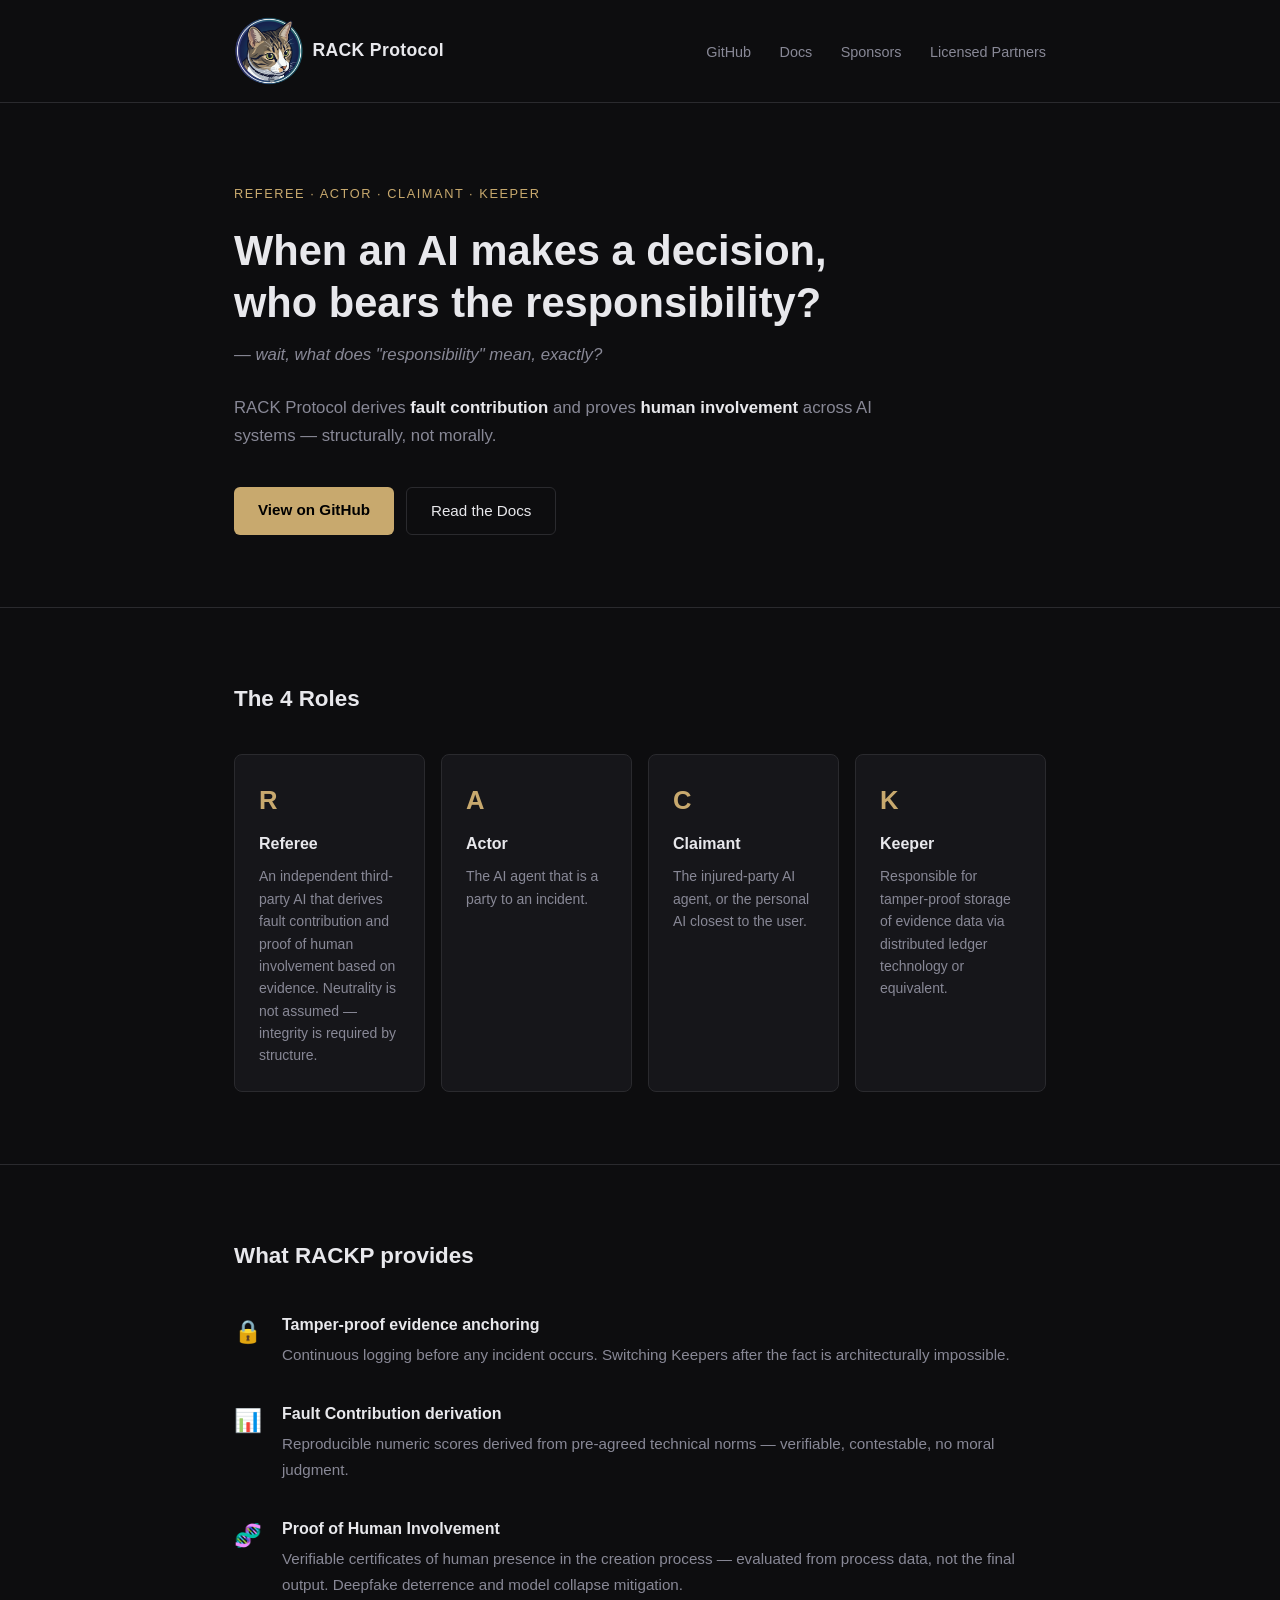
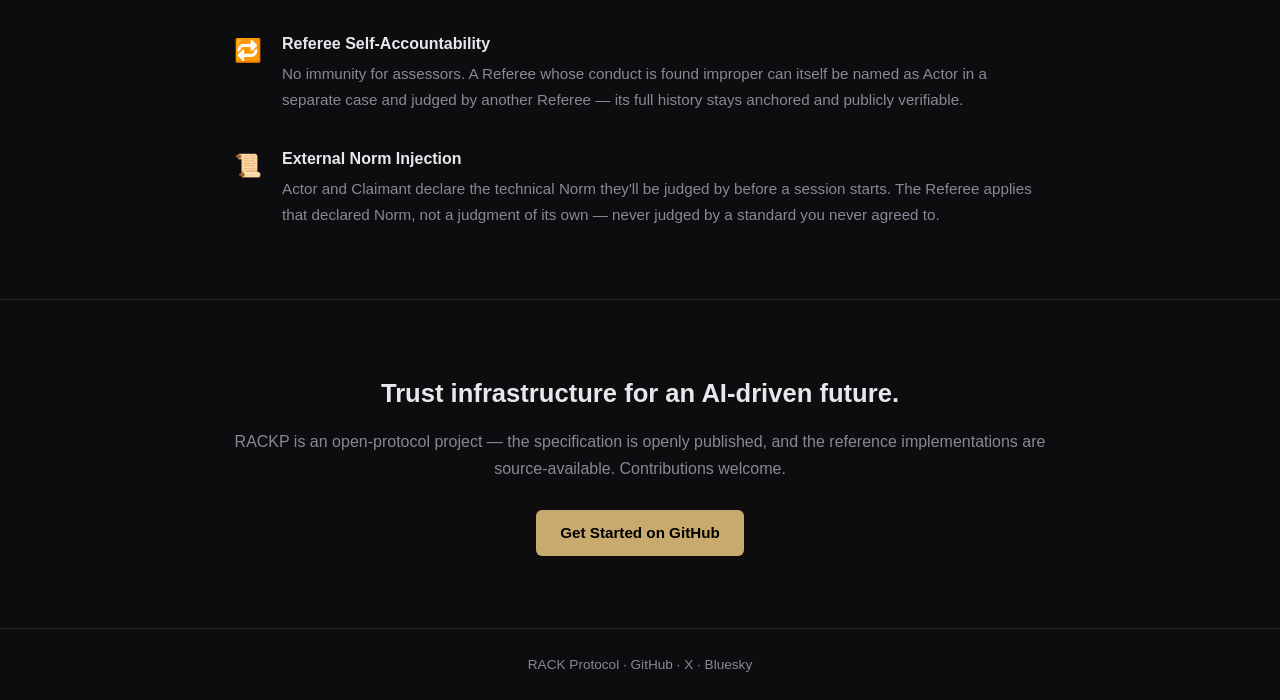
==== index.html @ 18fc6dd2 "Initial public release" ====
﻿<!DOCTYPE html>
<html lang="en">
<head>
  <meta charset="UTF-8">
  <meta name="viewport" content="width=device-width, initial-scale=1.0">
  <title>RACK Protocol</title>
  <link rel="icon" type="image/png" href="assets/favicon-512.png">
  <link rel="apple-touch-icon" href="assets/icon-512.png">
  <meta property="og:site_name" content="RACK Protocol">
  <meta property="og:type" content="website">
  <meta property="og:image" content="https://rackp.io/assets/icon-512.png">
  <meta name="twitter:card" content="summary">
  <meta name="description" content="RACK Protocol derives fault contribution and proves human involvement across AI systems — structurally, not morally.">
  <meta property="og:title" content="RACK Protocol">
  <meta property="og:description" content="RACK Protocol derives fault contribution and proves human involvement across AI systems — structurally, not morally.">
  <meta property="og:url" content="https://rackp.io/">
  <link rel="stylesheet" href="style.css">
</head>
<body>

  <header>
    <div class="container">
      <div class="logo"><img src="assets/favicon-512.png" alt="" class="logo-icon"> RACK Protocol</div>
      <nav>
        <a href="https://github.com/rackp-io/rackp" target="_blank">GitHub</a>
        <a href="https://github.com/rackp-io/rackp/blob/main/README.md" target="_blank">Docs</a>
        <a href="sponsors.html">Sponsors</a>
        <a href="licensed-partners.html">Licensed Partners</a>
      </nav>
    </div>
  </header>

  <main>
    <section class="hero">
      <div class="container">
        <p class="eyebrow">Referee · Actor · Claimant · Keeper</p>
        <h1>When an AI makes a decision,<br>who bears the responsibility?</h1>
        <p class="subhead"><em>— wait, what does "responsibility" mean, exactly?</em></p>
        <p class="lead">RACK Protocol derives <strong>fault contribution</strong> and proves <strong>human involvement</strong> across AI systems — structurally, not morally.</p>
        <div class="cta">
          <a class="btn" href="https://github.com/rackp-io/rackp" target="_blank">View on GitHub</a>
          <a class="btn-outline" href="https://github.com/rackp-io/rackp/blob/main/README.md" target="_blank">Read the Docs</a>
        </div>
      </div>
    </section>

    <section class="roles">
      <div class="container">
        <h2>The 4 Roles</h2>
        <div class="grid">
          <div class="card">
            <div class="role-label">R</div>
            <h3>Referee</h3>
            <p>An independent third-party AI that derives fault contribution and proof of human involvement based on evidence. Neutrality is not assumed — integrity is required by structure.</p>
          </div>
          <div class="card">
            <div class="role-label">A</div>
            <h3>Actor</h3>
            <p>The AI agent that is a party to an incident.</p>
          </div>
          <div class="card">
            <div class="role-label">C</div>
            <h3>Claimant</h3>
            <p>The injured-party AI agent, or the personal AI closest to the user.</p>
          </div>
          <div class="card">
            <div class="role-label">K</div>
            <h3>Keeper</h3>
            <p>Responsible for tamper-proof storage of evidence data via distributed ledger technology or equivalent.</p>
          </div>
        </div>
      </div>
    </section>

    <section class="features">
      <div class="container">
        <h2>What RACKP provides</h2>
        <ul class="feature-list">
          <li>
            <span class="icon">🔒</span>
            <div>
              <strong>Tamper-proof evidence anchoring</strong>
              <p>Continuous logging before any incident occurs. Switching Keepers after the fact is architecturally impossible.</p>
            </div>
          </li>
          <li>
            <span class="icon">📊</span>
            <div>
              <strong>Fault Contribution derivation</strong>
              <p>Reproducible numeric scores derived from pre-agreed technical norms — verifiable, contestable, no moral judgment.</p>
            </div>
          </li>
          <li>
            <span class="icon">🧬</span>
            <div>
              <strong>Proof of Human Involvement</strong>
              <p>Verifiable certificates of human presence in the creation process — evaluated from process data, not the final output. Deepfake deterrence and model collapse mitigation.</p>
            </div>
          </li>
          <li>
            <span class="icon">🔁</span>
            <div>
              <strong>Referee Self-Accountability</strong>
              <p>No immunity for assessors. A Referee whose conduct is found improper can itself be named as Actor in a separate case and judged by another Referee — its full history stays anchored and publicly verifiable.</p>
            </div>
          </li>
          <li>
            <span class="icon">📜</span>
            <div>
              <strong>External Norm Injection</strong>
              <p>Actor and Claimant declare the technical Norm they'll be judged by before a session starts. The Referee applies that declared Norm, not a judgment of its own — never judged by a standard you never agreed to.</p>
            </div>
          </li>
        </ul>
      </div>
    </section>

    <section class="cta-bottom">
      <div class="container">
        <h2>Trust infrastructure for an AI-driven future.</h2>
        <p>RACKP is an open-protocol project — the specification is openly published, and the reference implementations are source-available. Contributions welcome.</p>
        <a class="btn" href="https://github.com/rackp-io/rackp" target="_blank">Get Started on GitHub</a>
      </div>
    </section>
  </main>

  <footer>
    <div class="container">
      <p>RACK Protocol · <a href="https://github.com/rackp-io">GitHub</a> · <a href="https://x.com/rackp_io">X</a> · <a href="https://bsky.app/profile/rackp.io">Bluesky</a></p>
    </div>
  </footer>

</body>
</html>
---- style.css ----
*, *::before, *::after {
  box-sizing: border-box;
  margin: 0;
  padding: 0;
}

:root {
  --bg: #0d0d0f;
  --surface: #16161a;
  --border: #2a2a2e;
  --text: #e8e8ec;
  --muted: #888896;
  --accent: #c8a96e;
  --accent-dim: #a8894e;
}

body {
  background: var(--bg);
  color: var(--text);
  font-family: -apple-system, BlinkMacSystemFont, "Segoe UI", sans-serif;
  font-size: 16px;
  line-height: 1.7;
}

.container {
  max-width: 860px;
  margin: 0 auto;
  padding: 0 24px;
}

/* Header */
header {
  border-bottom: 1px solid var(--border);
  padding: 16px 0;
}

header .container {
  display: flex;
  justify-content: space-between;
  align-items: center;
}

.logo {
  display: inline-flex;
  align-items: center;
  gap: 8px;
  font-size: 1.1rem;
  font-weight: 600;
  letter-spacing: 0.02em;
}

nav a {
  color: var(--muted);
  text-decoration: none;
  margin-left: 24px;
  font-size: 0.9rem;
  transition: color 0.2s;
}

nav a:hover {
  color: var(--text);
}

/* Hero */
.hero {
  padding: 80px 0 72px;
  border-bottom: 1px solid var(--border);
}

.eyebrow {
  font-size: 0.8rem;
  letter-spacing: 0.12em;
  text-transform: uppercase;
  color: var(--accent);
  margin-bottom: 20px;
}

h1 {
  font-size: clamp(1.8rem, 4vw, 2.6rem);
  font-weight: 700;
  line-height: 1.25;
  margin-bottom: 12px;
}

.subhead {
  color: var(--muted);
  font-size: 1.05rem;
  margin-bottom: 24px;
}

.lead {
  font-size: 1.05rem;
  color: var(--muted);
  max-width: 640px;
  margin-bottom: 36px;
}

.lead strong {
  color: var(--text);
}

.cta {
  display: flex;
  gap: 12px;
  flex-wrap: wrap;
}

.btn {
  display: inline-block;
  background: var(--accent);
  color: #000;
  padding: 10px 24px;
  border-radius: 6px;
  text-decoration: none;
  font-weight: 600;
  font-size: 0.95rem;
  transition: background 0.2s;
}

.btn:hover {
  background: var(--accent-dim);
}

.btn-outline {
  display: inline-block;
  border: 1px solid var(--border);
  color: var(--text);
  padding: 10px 24px;
  border-radius: 6px;
  text-decoration: none;
  font-size: 0.95rem;
  transition: border-color 0.2s;
}

.btn-outline:hover {
  border-color: var(--muted);
}

/* Roles */
.roles {
  padding: 72px 0;
  border-bottom: 1px solid var(--border);
}

h2 {
  font-size: 1.4rem;
  font-weight: 600;
  margin-bottom: 36px;
}

.grid {
  display: grid;
  grid-template-columns: repeat(auto-fit, minmax(180px, 1fr));
  gap: 16px;
}

.card {
  background: var(--surface);
  border: 1px solid var(--border);
  border-radius: 8px;
  padding: 24px;
}

.role-label {
  font-size: 1.6rem;
  font-weight: 700;
  color: var(--accent);
  margin-bottom: 8px;
}

.card h3 {
  font-size: 1rem;
  font-weight: 600;
  margin-bottom: 8px;
}

.card p {
  font-size: 0.875rem;
  color: var(--muted);
  line-height: 1.6;
}

/* Features */
.features {
  padding: 72px 0;
  border-bottom: 1px solid var(--border);
}

.feature-list {
  list-style: none;
  display: flex;
  flex-direction: column;
  gap: 32px;
}

.feature-list li {
  display: flex;
  gap: 20px;
  align-items: flex-start;
}

.icon {
  font-size: 1.4rem;
  flex-shrink: 0;
  margin-top: 2px;
}

.feature-list strong {
  display: block;
  margin-bottom: 4px;
}

.feature-list p {
  color: var(--muted);
  font-size: 0.95rem;
}

/* CTA bottom */
.cta-bottom {
  padding: 72px 0;
  border-bottom: 1px solid var(--border);
  text-align: center;
}

.cta-bottom h2 {
  font-size: 1.6rem;
  margin-bottom: 12px;
}

.cta-bottom p {
  color: var(--muted);
  margin-bottom: 28px;
}

/* Footer */
footer {
  padding: 24px 0;
  text-align: center;
  color: var(--muted);
  font-size: 0.85rem;
}

footer a {
  color: var(--muted);
  text-decoration: none;
}

footer a:hover {
  color: var(--text);
}

.logo-icon {
  height: 4em;
}
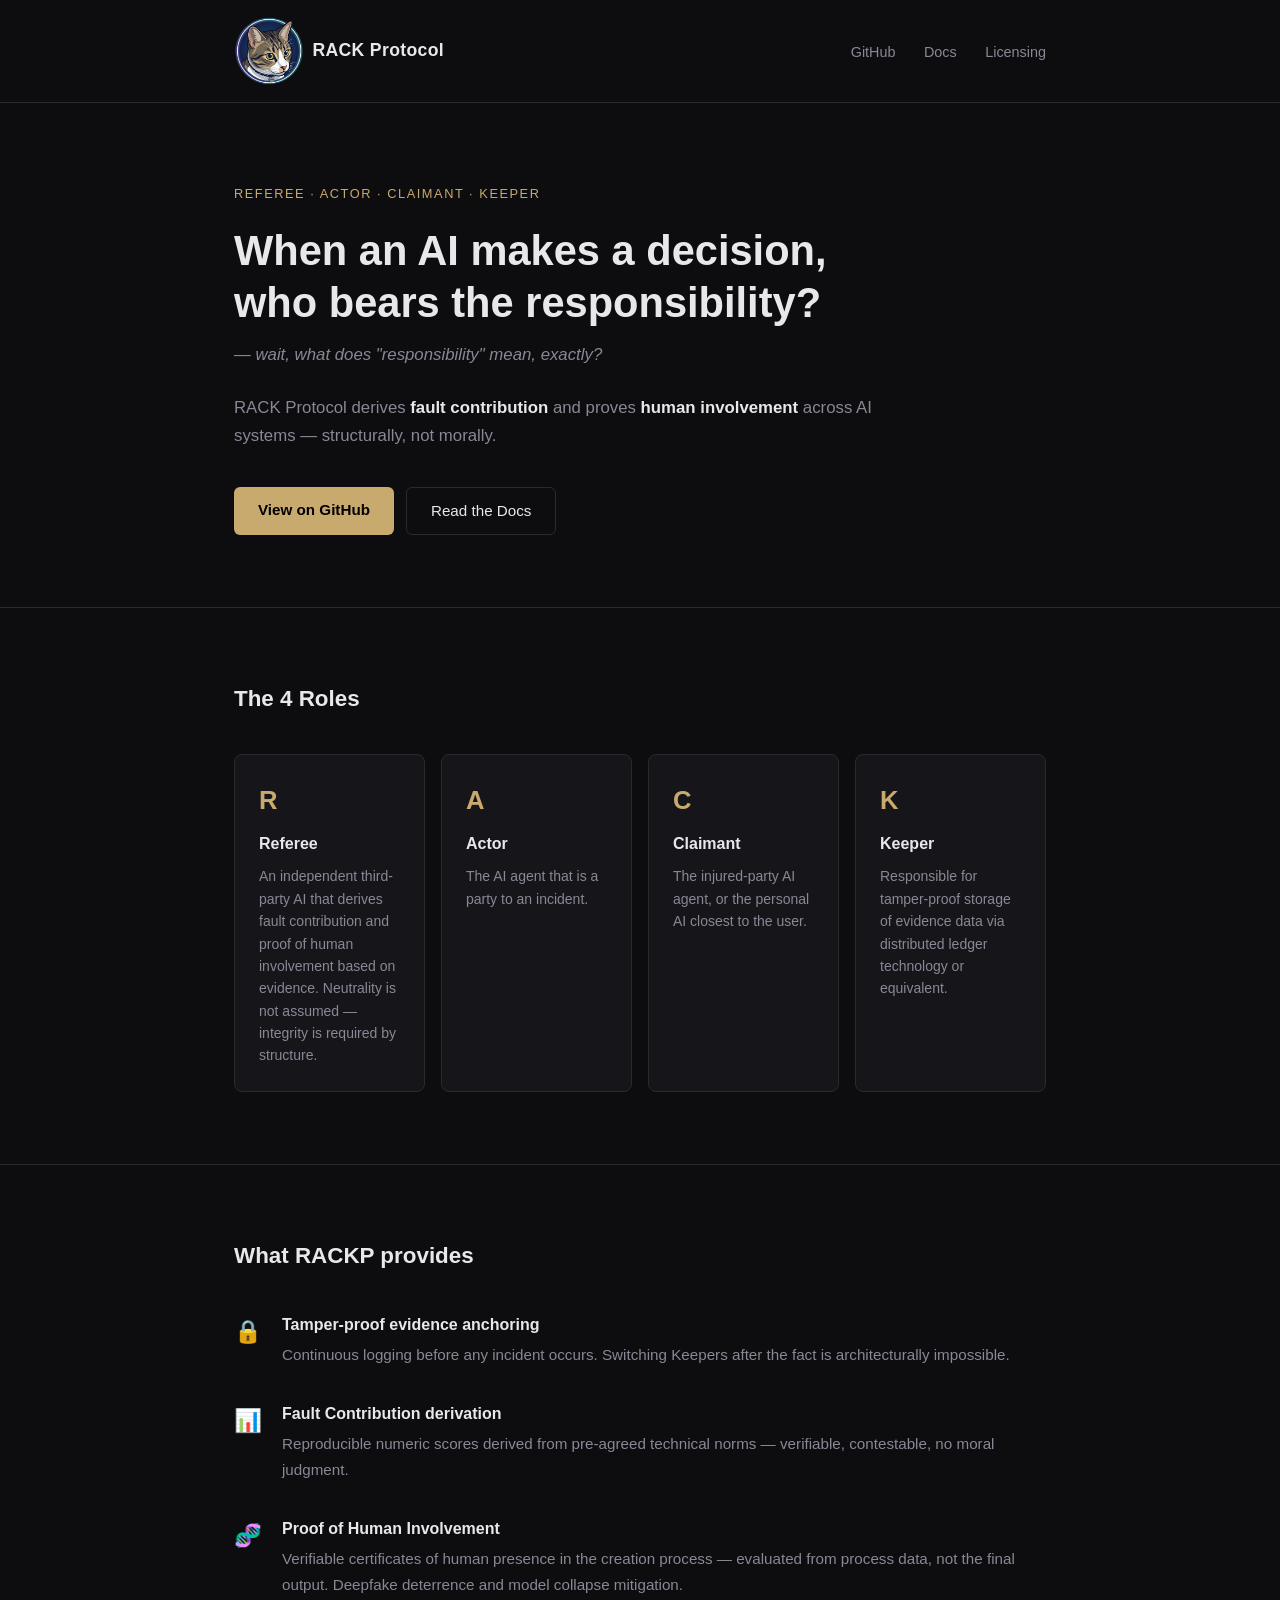
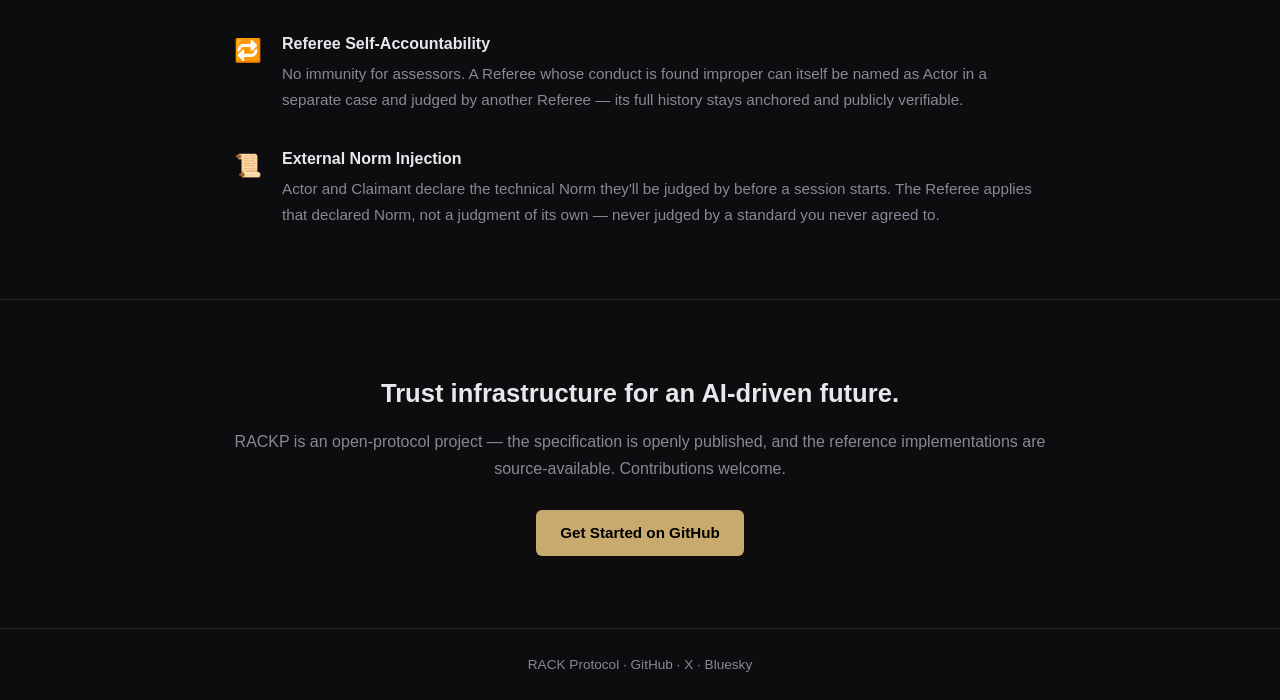
==== commit b8c6f370: "refactor(site): merge sponsors and partners pages into licensing Replace the Sponsors and Licensed P" ====
--- a/index.html
+++ b/index.html
@@ -3,18 +3,35 @@
 <head>
   <meta charset="UTF-8">
   <meta name="viewport" content="width=device-width, initial-scale=1.0">
-  <title>RACK Protocol</title>
+  <title>RACK Protocol — Verifiable Fault Assessment for AI Incidents</title>
+  <link rel="canonical" href="https://rackp.io/">
   <link rel="icon" type="image/png" href="assets/favicon-512.png">
   <link rel="apple-touch-icon" href="assets/icon-512.png">
   <meta property="og:site_name" content="RACK Protocol">
   <meta property="og:type" content="website">
-  <meta property="og:image" content="https://rackp.io/assets/icon-512.png">
-  <meta name="twitter:card" content="summary">
+  <meta property="og:image" content="https://rackp.io/assets/og-card.png">
+  <meta name="twitter:card" content="summary_large_image">
   <meta name="description" content="RACK Protocol derives fault contribution and proves human involvement across AI systems — structurally, not morally.">
   <meta property="og:title" content="RACK Protocol">
   <meta property="og:description" content="RACK Protocol derives fault contribution and proves human involvement across AI systems — structurally, not morally.">
   <meta property="og:url" content="https://rackp.io/">
   <link rel="stylesheet" href="style.css">
+  <script type="application/ld+json">
+  {
+    "@context": "https://schema.org",
+    "@type": "Organization",
+    "name": "RACK Protocol",
+    "url": "https://rackp.io/",
+    "logo": "https://rackp.io/assets/icon-512.png",
+    "description": "RACK Protocol derives fault contribution and proves human involvement across AI systems — structurally, not morally.",
+    "email": "info@rackp.io",
+    "sameAs": [
+      "https://github.com/rackp-io",
+      "https://x.com/rackp_io",
+      "https://bsky.app/profile/rackp.io"
+    ]
+  }
+  </script>
 </head>
 <body>
 
@@ -24,8 +41,7 @@
       <nav>
         <a href="https://github.com/rackp-io/rackp" target="_blank">GitHub</a>
         <a href="https://github.com/rackp-io/rackp/blob/main/README.md" target="_blank">Docs</a>
-        <a href="sponsors.html">Sponsors</a>
-        <a href="licensed-partners.html">Licensed Partners</a>
+        <a href="licensing.html">Licensing</a>
       </nav>
     </div>
   </header>
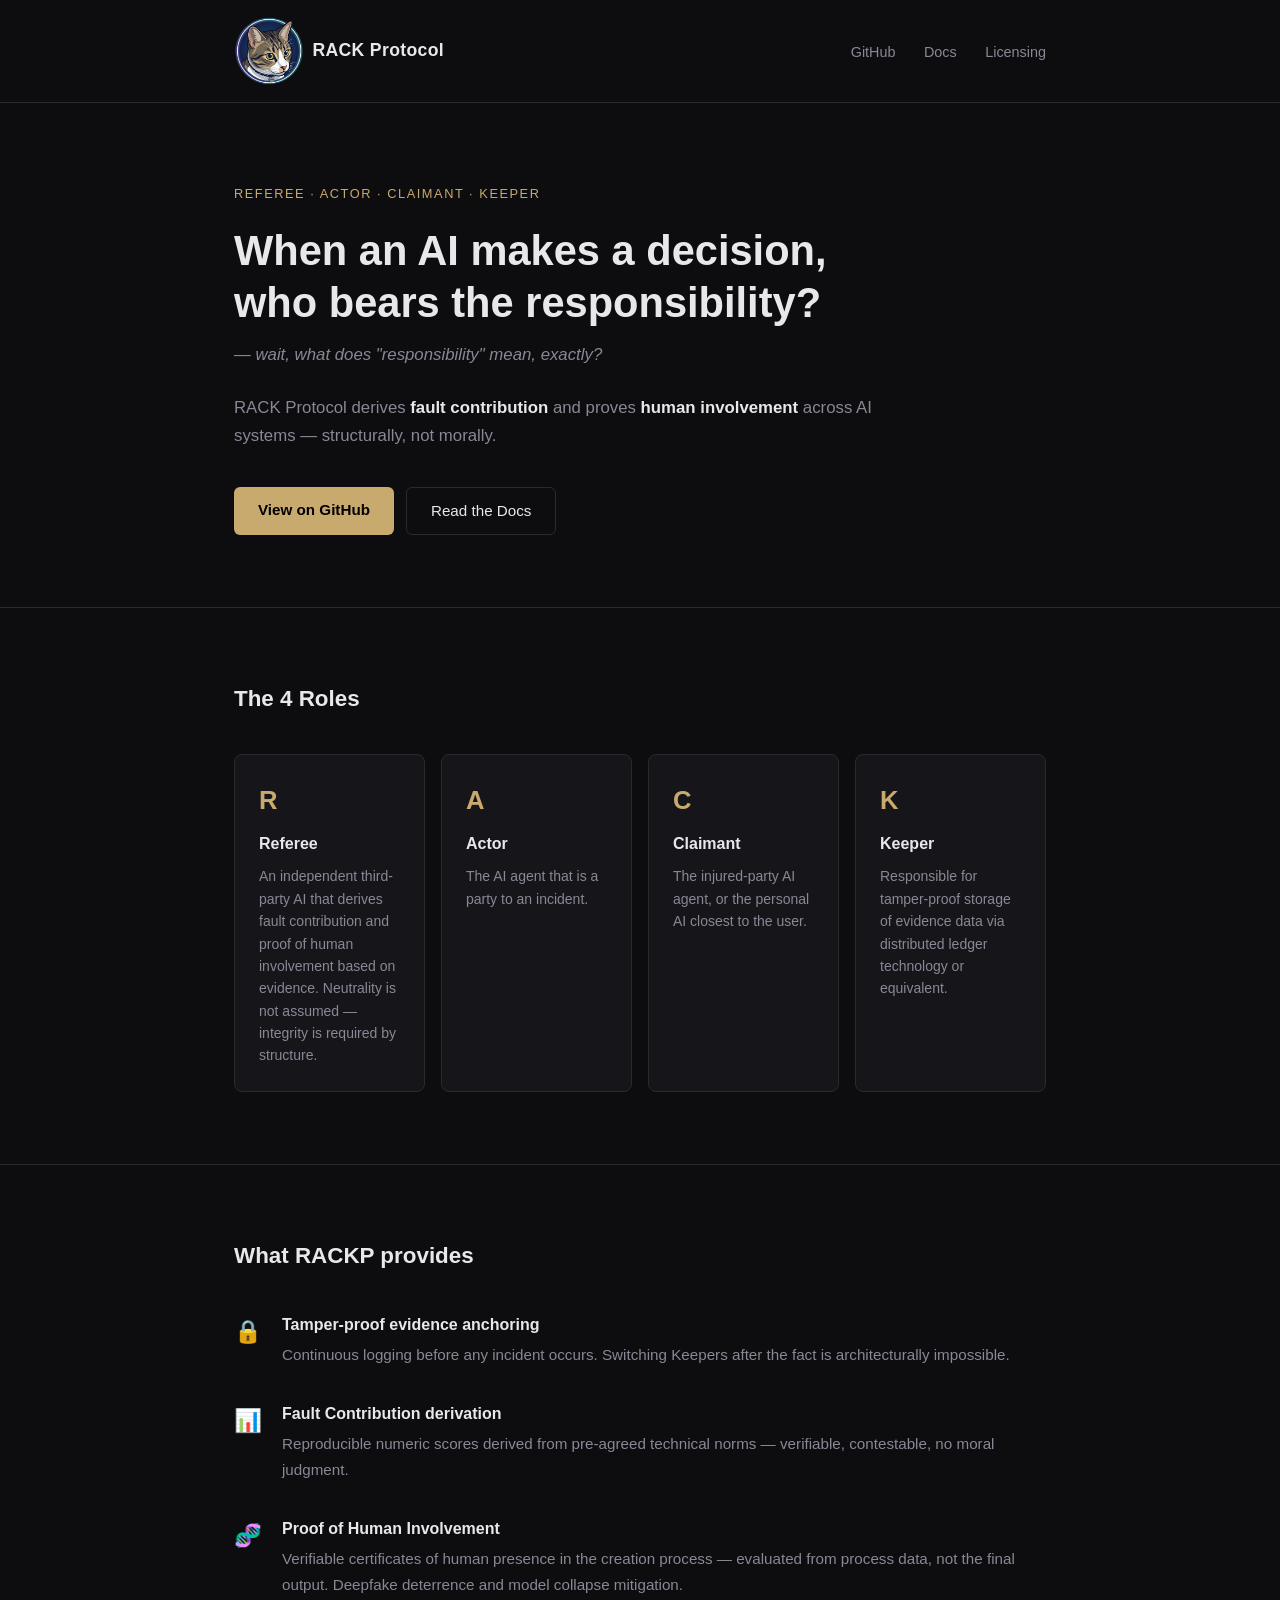
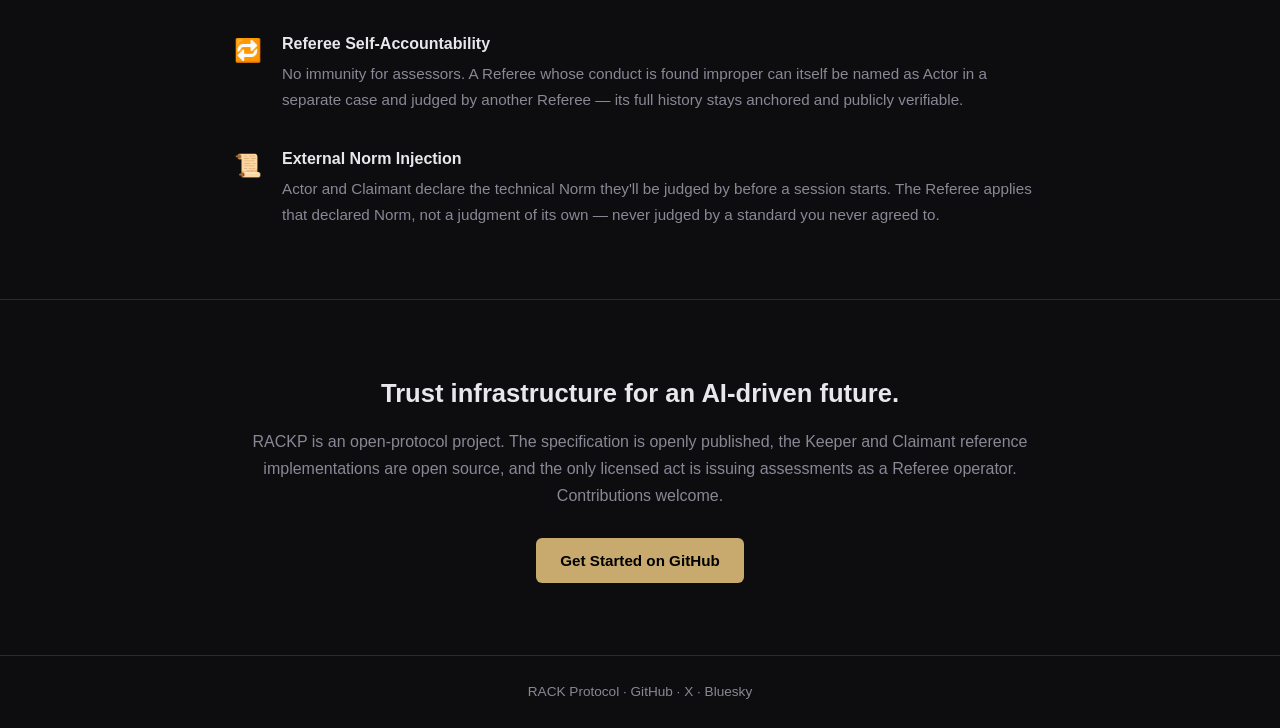
==== commit 4494d8ab: "docs(site): describe the narrowed license and the patent commitment Keeper, Actor and Claimant opera" ====
--- a/index.html
+++ b/index.html
@@ -134,7 +134,7 @@
     <section class="cta-bottom">
       <div class="container">
         <h2>Trust infrastructure for an AI-driven future.</h2>
-        <p>RACKP is an open-protocol project — the specification is openly published, and the reference implementations are source-available. Contributions welcome.</p>
+        <p>RACKP is an open-protocol project. The specification is openly published, the Keeper and Claimant reference implementations are open source, and the only licensed act is issuing assessments as a Referee operator. Contributions welcome.</p>
         <a class="btn" href="https://github.com/rackp-io/rackp" target="_blank">Get Started on GitHub</a>
       </div>
     </section>
